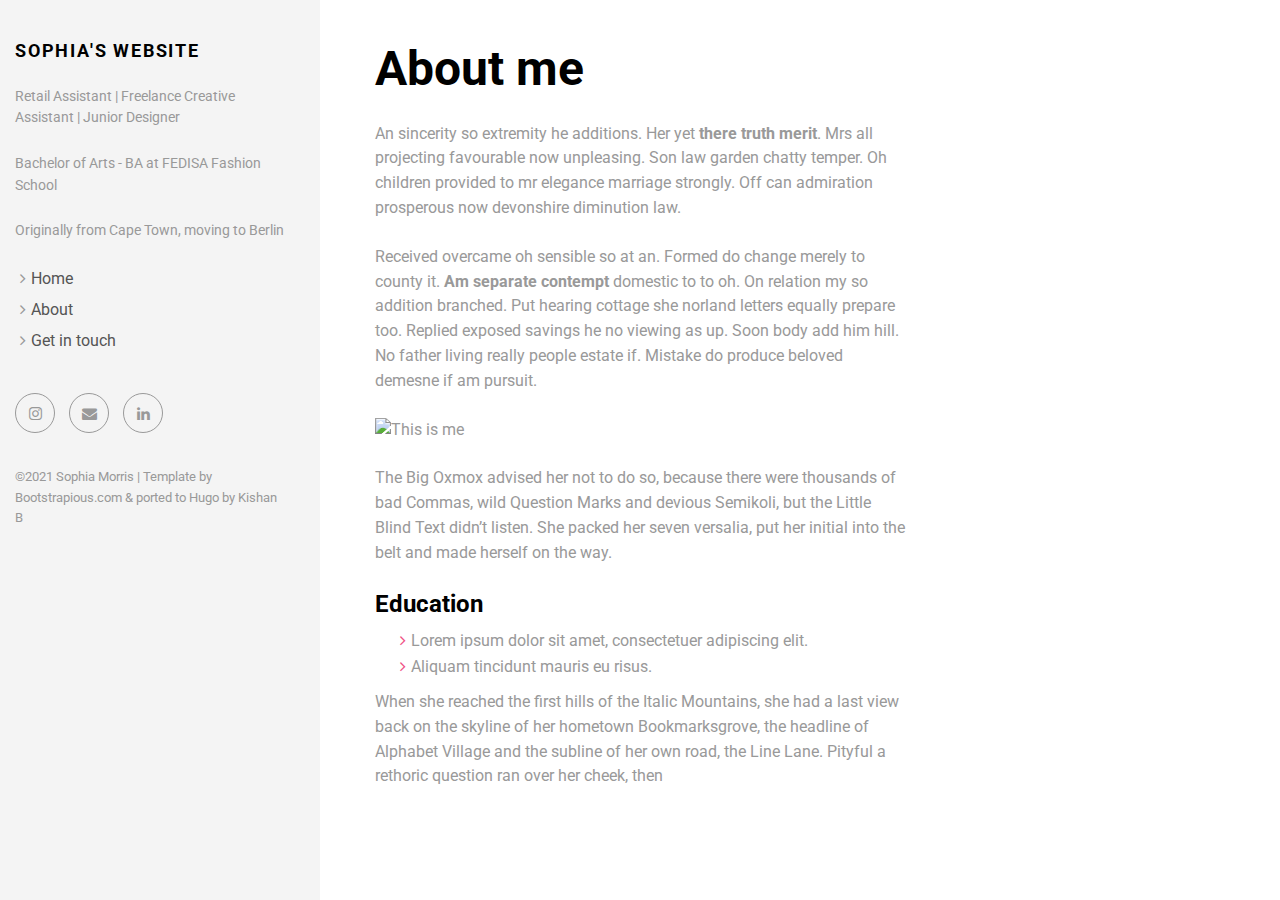
==== about/index.html @ b5c9960d "rebuilding site Fri 07 May 2021 14:58:46 SAST" ====
<!DOCTYPE html>
<html lang="en-us">
<head><meta charset="utf-8">
<meta http-equiv="X-UA-Compatible" content="IE=edge">
<title>Sophia&#39;s website</title>
<meta name="description" content="Describe your website">
<meta name="viewport" content="width=device-width, initial-scale=1">
<link rel="stylesheet" href="https://sophia-morris.github.io/css/bootstrap.min.css">
<link rel="stylesheet" href="//fonts.googleapis.com/css?family=Roboto:400,300,700,400italic">
<link rel="stylesheet" href="https://sophia-morris.github.io/css/font-awesome.min.css">
<link rel="stylesheet" href="https://sophia-morris.github.io/css/owl.carousel.css">
<link rel="stylesheet" href="https://sophia-morris.github.io/css/owl.theme.css">


  <link href="https://sophia-morris.github.io/css/style.default.css" rel="stylesheet" id="theme-stylesheet">

 

  
    <!--[if lt IE 9]>
        <script src="https://oss.maxcdn.com/html5shiv/3.7.2/html5shiv.min.js"></script>
        <script src="https://oss.maxcdn.com/respond/1.4.2/respond.min.js"></script>
    <![endif]-->
  


<link href="https://sophia-morris.github.io/css/custom.css" rel="stylesheet">
<link rel="shortcut icon" href="https://sophia-morris.github.io/img/favicon.png">


</head>
<body>
  <div id="all">
      <div class="container-fluid">
          <div class="row row-offcanvas row-offcanvas-left">
              <div id="sidebar" class="col-xs-6 col-sm-4 col-md-3 sidebar-offcanvas">
  <div class="sidebar-content">
    <h1 class="sidebar-heading"><a href="https://sophia-morris.github.io">Sophia&#39;s website</a></h1>
    
      <p class="sidebar-p">Retail Assistant | Freelance Creative Assistant | Junior Designer</p>
    
      <p class="sidebar-p">Bachelor of Arts - BA at FEDISA Fashion School</p>
    
      <p class="sidebar-p">Originally from Cape Town, moving to Berlin</p>
    
    <ul class="sidebar-menu">
      
        <li><a href="https://sophia-morris.github.io/portfolio/">Home</a></li>
      
        <li><a href="https://sophia-morris.github.io/about/">About</a></li>
      
        <li><a href="https://sophia-morris.github.io/contact/">Get in touch</a></li>
      
    </ul>
    <p class="social">
  
  
  
  
  <a href="https://www.instagram.com/avrge_soph_/" title="" class="external instagram">
    <i class="fa fa-instagram"></i>
  </a>
  
  
  <a href="mailto:sophia.anna.m@gmail.com" data-animate-hover="pulse" class="email">
    <i class="fa fa-envelope"></i>
  </a>
  
  
  <a href="https://www.linkedin.com/in/sophia-anna-morris/" data-animate-hover="pulse" class="external">
    <i class="fa fa-linkedin"></i>
  </a>
  
  
  
  
  
  
</p>


    <div class="copyright">
      <p class="credit">
        
          &copy;2021 Sophia Morris |
        
        Template by <a href="https://bootstrapious.com/free-templates" class="external">Bootstrapious.com</a>

&amp; ported to Hugo by <a href="https://github.com/kishaningithub">Kishan B</a>

      </p>
    </div>
  </div>
</div>

              
<div class="col-xs-12 col-sm-8 col-md-9 content-column white-background">
  <div class="small-navbar visible-xs">
  <button type="button" data-toggle="offcanvas" class="btn btn-ghost pull-left"> <i class="fa fa-align-left"> </i>Menu</button>
  <h1 class="small-navbar-heading"><a href="https://sophia-morris.github.io">Sophia&#39;s website</a></h1>
</div>

  <div class="row">
    <div class="col-lg-8">
      <div class="content-column-content">
         <h1>About me</h1>
         <p>An sincerity so extremity he additions. Her yet <strong>there truth merit</strong>. Mrs all projecting favourable now unpleasing. Son law garden chatty temper. Oh children provided to mr elegance marriage strongly. Off can admiration prosperous now devonshire diminution law.</p>
<p>Received overcame oh sensible so at an. Formed do change merely to county it. <strong>Am separate contempt</strong> domestic to to oh. On relation my so addition branched. Put hearing cottage she norland letters equally prepare too. Replied exposed savings he no viewing as up. Soon body add him hill. No father living really people estate if. Mistake do produce beloved demesne if am pursuit.</p>
<p><img src="/img/about.jpg" alt="This is me"></p>
<p>The Big Oxmox advised her not to do so, because there were thousands of bad Commas, wild Question Marks and devious Semikoli, but the Little Blind Text didn&rsquo;t listen. She packed her seven versalia, put her initial into the belt and made herself on the way.</p>
<h4 id="education">Education</h4>
<ul>
<li>Lorem ipsum dolor sit amet, consectetuer adipiscing elit.</li>
<li>Aliquam tincidunt mauris eu risus.</li>
</ul>
<p>When she reached the first hills of the Italic Mountains, she had a last view back on the skyline of her hometown Bookmarksgrove, the headline of Alphabet Village and the subline of her own road, the Line Lane. Pityful a rethoric question ran over her cheek, then</p>

         
      </div>
    </div>
  </div>
</div>

          </div>
      </div>
  </div>
  <script src="https://sophia-morris.github.io/js/jquery.min.js"></script>
<script src="https://sophia-morris.github.io/js/bootstrap.min.js"></script>
<script src="https://sophia-morris.github.io/js/jquery.cookie.js"> </script>
<script src="https://sophia-morris.github.io/js/ekko-lightbox.js"></script>
<script src="https://sophia-morris.github.io/js/jquery.scrollTo.min.js"></script>
<script src="https://sophia-morris.github.io/js/masonry.pkgd.min.js"></script>
<script src="https://sophia-morris.github.io/js/imagesloaded.pkgd.min.js"></script>
<script src="https://sophia-morris.github.io/js/owl.carousel.min.js"></script>
<script src="https://sophia-morris.github.io/js/front.js"></script>



</body>
</html>
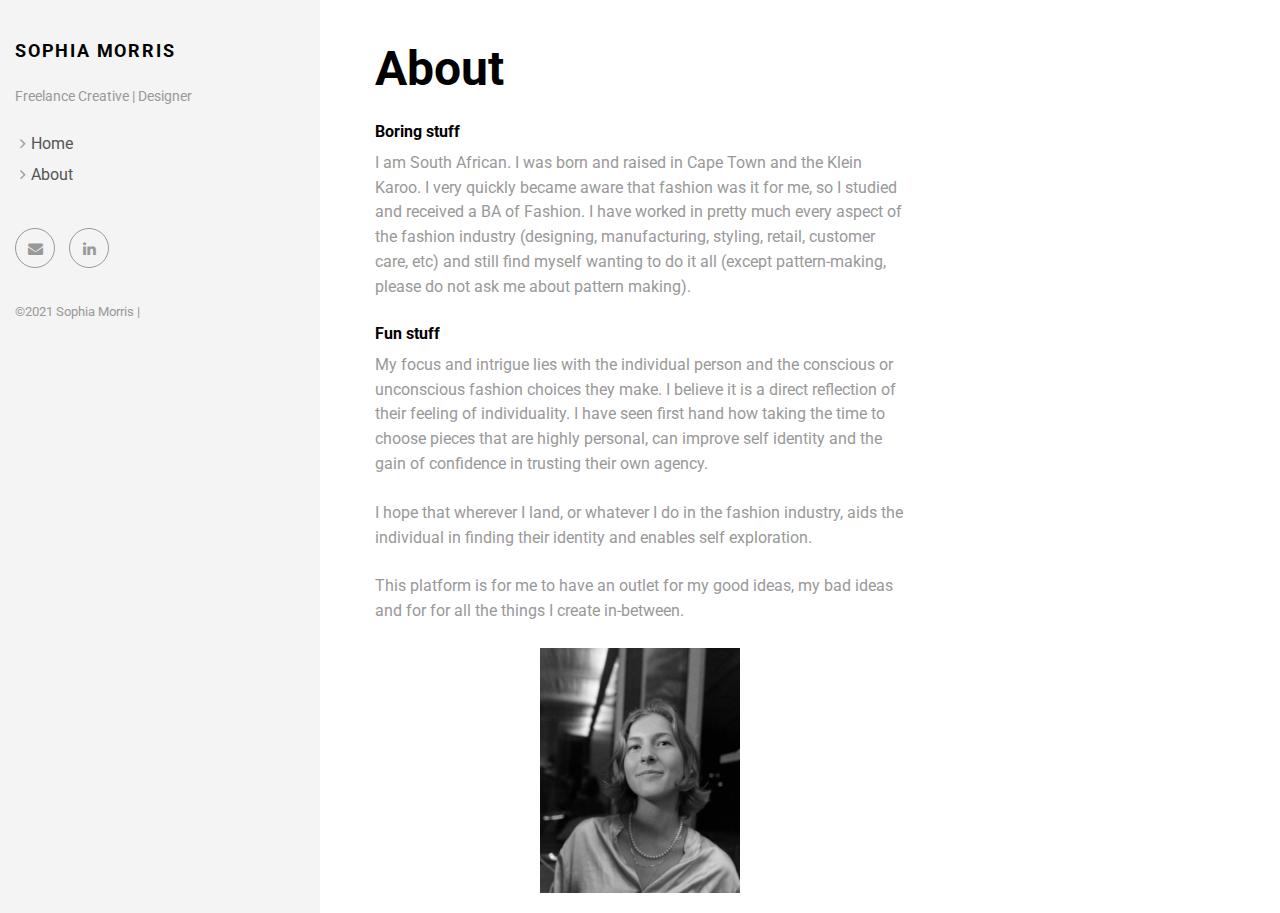
==== commit 15b9eaad: "rebuilding site Tue May 11 23:12:47 SAST 2021" ====
--- a/about/index.html
+++ b/about/index.html
@@ -1,9 +1,9 @@
 <!DOCTYPE html>
-<html lang="en-us">
+<html lang="en-gb">
 <head><meta charset="utf-8">
 <meta http-equiv="X-UA-Compatible" content="IE=edge">
-<title>Sophia&#39;s website</title>
-<meta name="description" content="Describe your website">
+<title>Sophia Morris</title>
+<meta name="description" content="Describe your website!">
 <meta name="viewport" content="width=device-width, initial-scale=1">
 <link rel="stylesheet" href="https://sophia-morris.github.io/css/bootstrap.min.css">
 <link rel="stylesheet" href="//fonts.googleapis.com/css?family=Roboto:400,300,700,400italic">
@@ -35,13 +35,9 @@
           <div class="row row-offcanvas row-offcanvas-left">
               <div id="sidebar" class="col-xs-6 col-sm-4 col-md-3 sidebar-offcanvas">
   <div class="sidebar-content">
-    <h1 class="sidebar-heading"><a href="https://sophia-morris.github.io">Sophia&#39;s website</a></h1>
+    <h1 class="sidebar-heading"><a href="https://sophia-morris.github.io">Sophia Morris</a></h1>
     
-      <p class="sidebar-p">Retail Assistant | Freelance Creative Assistant | Junior Designer</p>
-    
-      <p class="sidebar-p">Bachelor of Arts - BA at FEDISA Fashion School</p>
-    
-      <p class="sidebar-p">Originally from Cape Town, moving to Berlin</p>
+      <p class="sidebar-p">Freelance Creative | Designer</p>
     
     <ul class="sidebar-menu">
       
@@ -49,17 +45,11 @@
       
         <li><a href="https://sophia-morris.github.io/about/">About</a></li>
       
-        <li><a href="https://sophia-morris.github.io/contact/">Get in touch</a></li>
-      
     </ul>
     <p class="social">
   
   
   
-  
-  <a href="https://www.instagram.com/avrge_soph_/" title="" class="external instagram">
-    <i class="fa fa-instagram"></i>
-  </a>
   
   
   <a href="mailto:sophia.anna.m@gmail.com" data-animate-hover="pulse" class="email">
@@ -84,9 +74,20 @@
         
           &copy;2021 Sophia Morris |
         
-        Template by <a href="https://bootstrapious.com/free-templates" class="external">Bootstrapious.com</a>
-
-&amp; ported to Hugo by <a href="https://github.com/kishaningithub">Kishan B</a>
+        <!DOCTYPE html PUBLIC "-//W3C//DTD HTML 4.01//EN" "http://www.w3.org/TR/html4/strict.dtd">
+<html>
+<head>
+  <meta http-equiv="Content-Type" content="text/html; charset=utf-8">
+  <meta http-equiv="Content-Style-Type" content="text/css">
+  <title></title>
+  <meta name="Generator" content="Cocoa HTML Writer">
+  <meta name="CocoaVersion" content="1561.61">
+  <style type="text/css">
+  </style>
+</head>
+<body>
+</body>
+</html>
 
       </p>
     </div>
@@ -97,23 +98,23 @@
 <div class="col-xs-12 col-sm-8 col-md-9 content-column white-background">
   <div class="small-navbar visible-xs">
   <button type="button" data-toggle="offcanvas" class="btn btn-ghost pull-left"> <i class="fa fa-align-left"> </i>Menu</button>
-  <h1 class="small-navbar-heading"><a href="https://sophia-morris.github.io">Sophia&#39;s website</a></h1>
+  <h1 class="small-navbar-heading"><a href="https://sophia-morris.github.io">Sophia Morris</a></h1>
 </div>
 
   <div class="row">
     <div class="col-lg-8">
       <div class="content-column-content">
-         <h1>About me</h1>
-         <p>An sincerity so extremity he additions. Her yet <strong>there truth merit</strong>. Mrs all projecting favourable now unpleasing. Son law garden chatty temper. Oh children provided to mr elegance marriage strongly. Off can admiration prosperous now devonshire diminution law.</p>
-<p>Received overcame oh sensible so at an. Formed do change merely to county it. <strong>Am separate contempt</strong> domestic to to oh. On relation my so addition branched. Put hearing cottage she norland letters equally prepare too. Replied exposed savings he no viewing as up. Soon body add him hill. No father living really people estate if. Mistake do produce beloved demesne if am pursuit.</p>
-<p><img src="/img/about.jpg" alt="This is me"></p>
-<p>The Big Oxmox advised her not to do so, because there were thousands of bad Commas, wild Question Marks and devious Semikoli, but the Little Blind Text didn&rsquo;t listen. She packed her seven versalia, put her initial into the belt and made herself on the way.</p>
-<h4 id="education">Education</h4>
-<ul>
-<li>Lorem ipsum dolor sit amet, consectetuer adipiscing elit.</li>
-<li>Aliquam tincidunt mauris eu risus.</li>
-</ul>
-<p>When she reached the first hills of the Italic Mountains, she had a last view back on the skyline of her hometown Bookmarksgrove, the headline of Alphabet Village and the subline of her own road, the Line Lane. Pityful a rethoric question ran over her cheek, then</p>
+         <h1>About</h1>
+         <h5 id="boring-stuff">Boring stuff</h5>
+<p>I am South African. I was born and raised in Cape Town and the Klein Karoo. I very quickly became aware that fashion was it for me, so I studied and received a BA of Fashion. I have worked in pretty much every aspect of the fashion industry (designing, manufacturing, styling, retail, customer care, etc) and still find myself wanting to do it all (except pattern-making, please do not ask me about pattern making).</p>
+<h5 id="fun-stuff">Fun stuff</h5>
+<p>My focus and intrigue lies with the individual person and the conscious or unconscious fashion choices they make. I believe it is a direct reflection of their feeling of individuality. I have seen first hand how taking the time to choose pieces that are highly personal, can improve self identity and the gain of confidence in trusting their own agency.</p>
+<p>I hope that wherever I land, or whatever I do in the fashion industry, aids the individual in finding their identity and enables self exploration.</p>
+<p>This platform is for me to have an outlet for my good ideas, my bad ideas and for for all the things I create in-between.</p>
+<figure><img src="/img/about.jpg"
+         alt="A photo of me" width="200"/>
+</figure>
+
 
          
       </div>
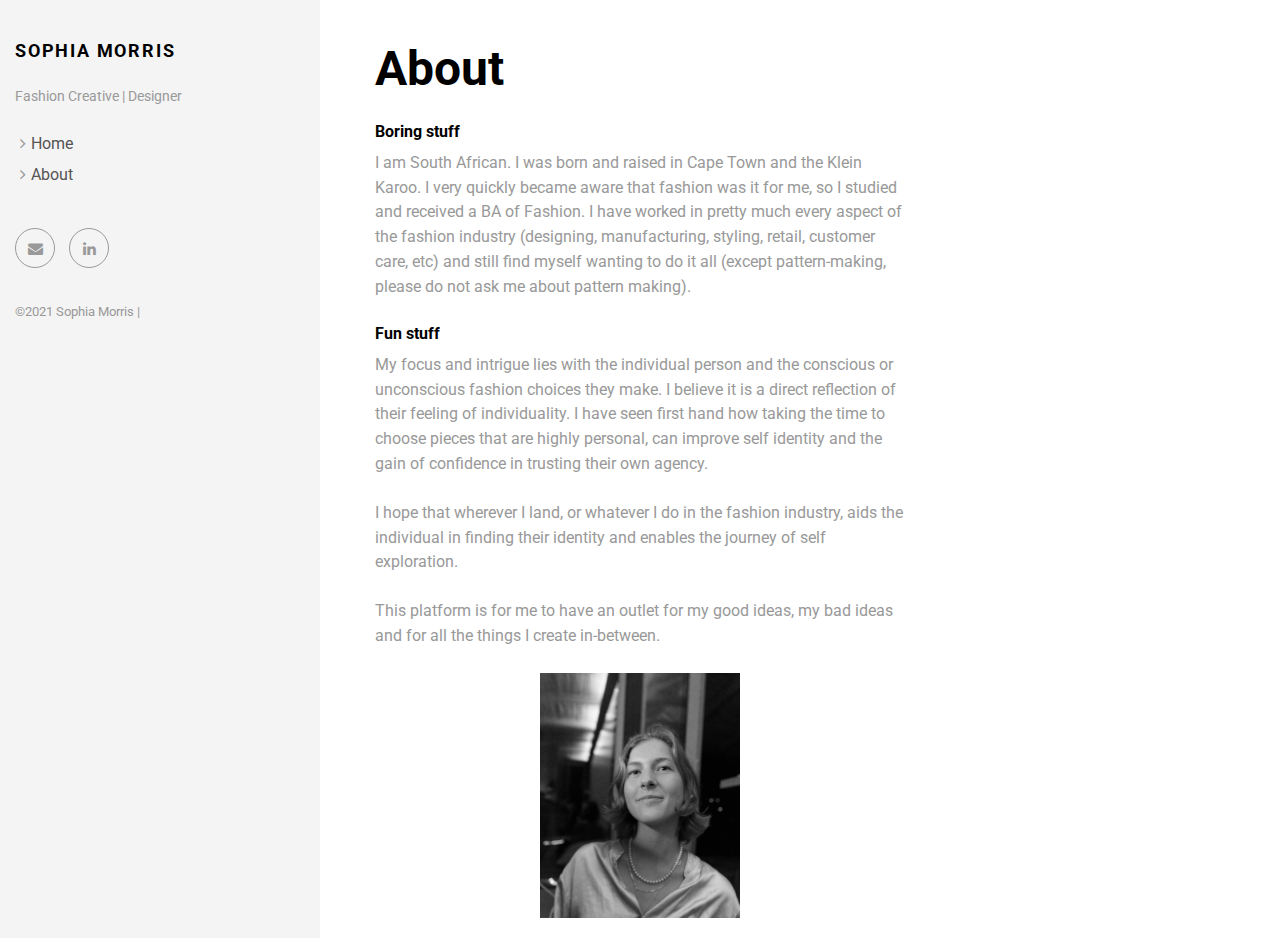
==== commit 4892d0be: "rebuilding site Wed May 19 12:34:07 SAST 2021" ====
--- a/about/index.html
+++ b/about/index.html
@@ -37,7 +37,7 @@
   <div class="sidebar-content">
     <h1 class="sidebar-heading"><a href="https://sophia-morris.github.io">Sophia Morris</a></h1>
     
-      <p class="sidebar-p">Freelance Creative | Designer</p>
+      <p class="sidebar-p">Fashion Creative | Designer</p>
     
     <ul class="sidebar-menu">
       
@@ -109,8 +109,8 @@
 <p>I am South African. I was born and raised in Cape Town and the Klein Karoo. I very quickly became aware that fashion was it for me, so I studied and received a BA of Fashion. I have worked in pretty much every aspect of the fashion industry (designing, manufacturing, styling, retail, customer care, etc) and still find myself wanting to do it all (except pattern-making, please do not ask me about pattern making).</p>
 <h5 id="fun-stuff">Fun stuff</h5>
 <p>My focus and intrigue lies with the individual person and the conscious or unconscious fashion choices they make. I believe it is a direct reflection of their feeling of individuality. I have seen first hand how taking the time to choose pieces that are highly personal, can improve self identity and the gain of confidence in trusting their own agency.</p>
-<p>I hope that wherever I land, or whatever I do in the fashion industry, aids the individual in finding their identity and enables self exploration.</p>
-<p>This platform is for me to have an outlet for my good ideas, my bad ideas and for for all the things I create in-between.</p>
+<p>I hope that wherever I land, or whatever I do in the fashion industry, aids the individual in finding their identity and enables the journey of self exploration.</p>
+<p>This platform is for me to have an outlet for my good ideas, my bad ideas and for all the things I create in-between.</p>
 <figure><img src="/img/about.jpg"
          alt="A photo of me" width="200"/>
 </figure>
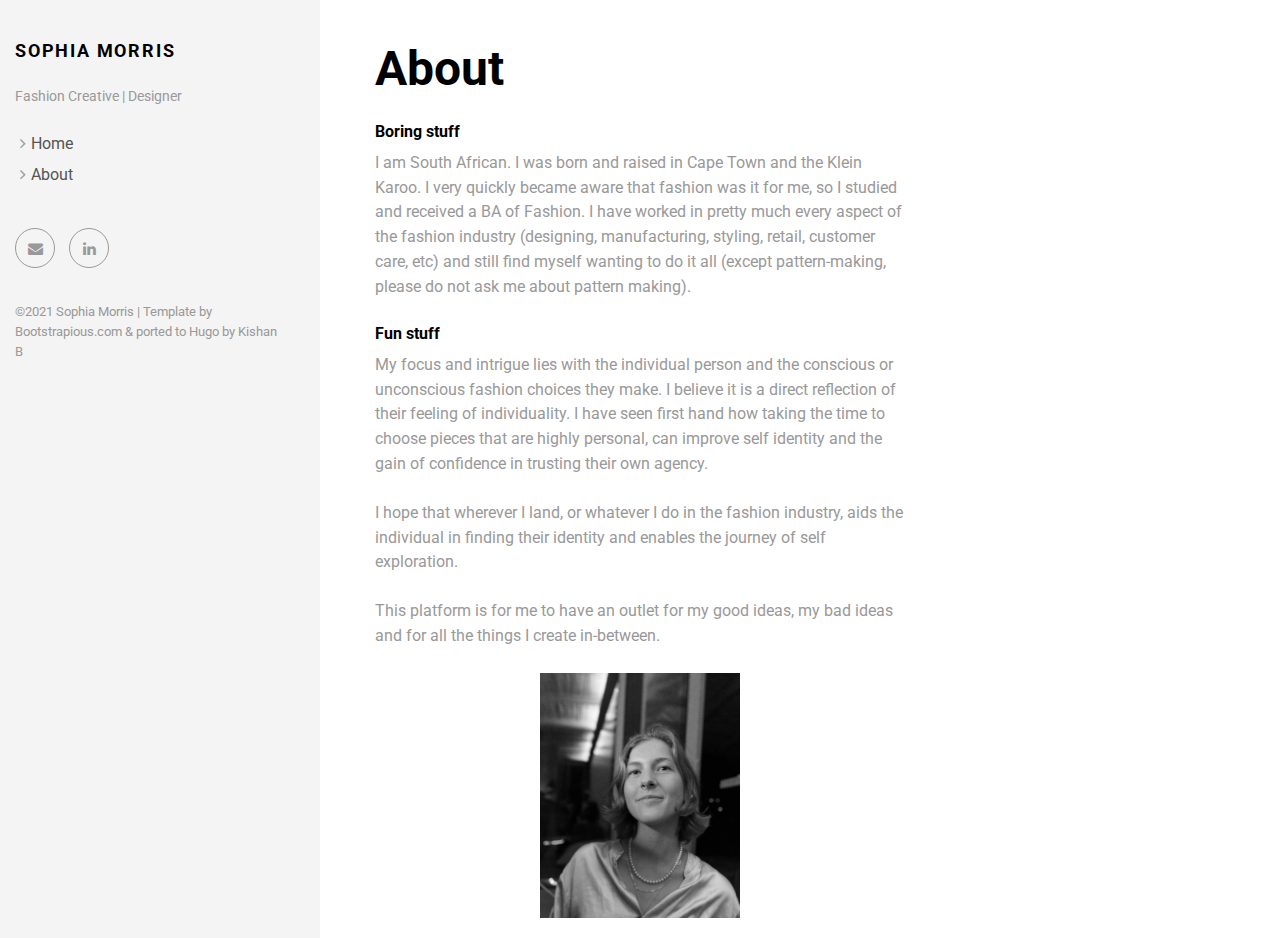
==== commit 094617fb: "rebuilding site Wed May 19 13:49:01 SAST 2021" ====
--- a/about/index.html
+++ b/about/index.html
@@ -74,20 +74,9 @@
         
           &copy;2021 Sophia Morris |
         
-        <!DOCTYPE html PUBLIC "-//W3C//DTD HTML 4.01//EN" "http://www.w3.org/TR/html4/strict.dtd">
-<html>
-<head>
-  <meta http-equiv="Content-Type" content="text/html; charset=utf-8">
-  <meta http-equiv="Content-Style-Type" content="text/css">
-  <title></title>
-  <meta name="Generator" content="Cocoa HTML Writer">
-  <meta name="CocoaVersion" content="1561.61">
-  <style type="text/css">
-  </style>
-</head>
-<body>
-</body>
-</html>
+        Template by <a href="https://bootstrapious.com/free-templates" class="external">Bootstrapious.com</a>
+
+&amp; ported to Hugo by <a href="https://github.com/kishaningithub">Kishan B</a>
 
       </p>
     </div>
@@ -137,5 +126,9 @@
 
 
 
+<script data-goatcounter="https://sophia-morris.goatcounter.com/count"
+        async src="//gc.zgo.at/count.js"></script>
+
+
 </body>
 </html>
